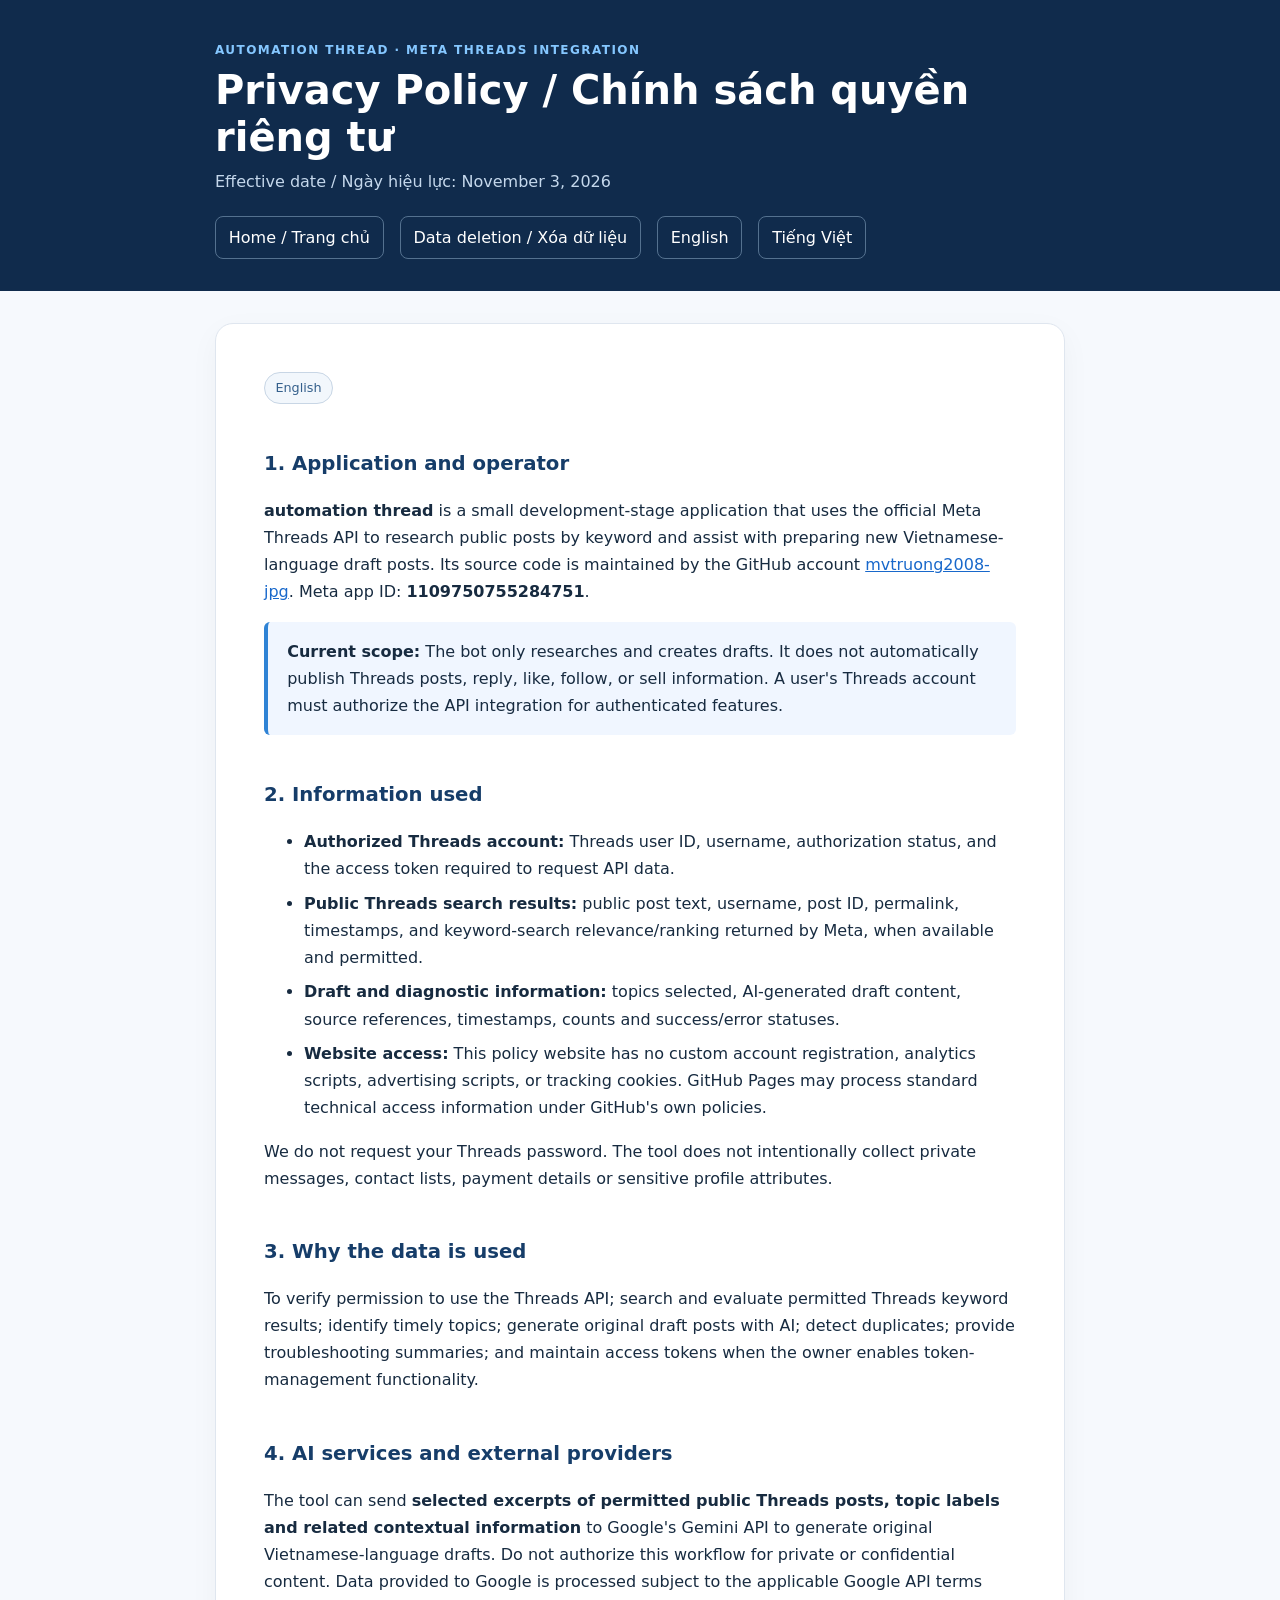
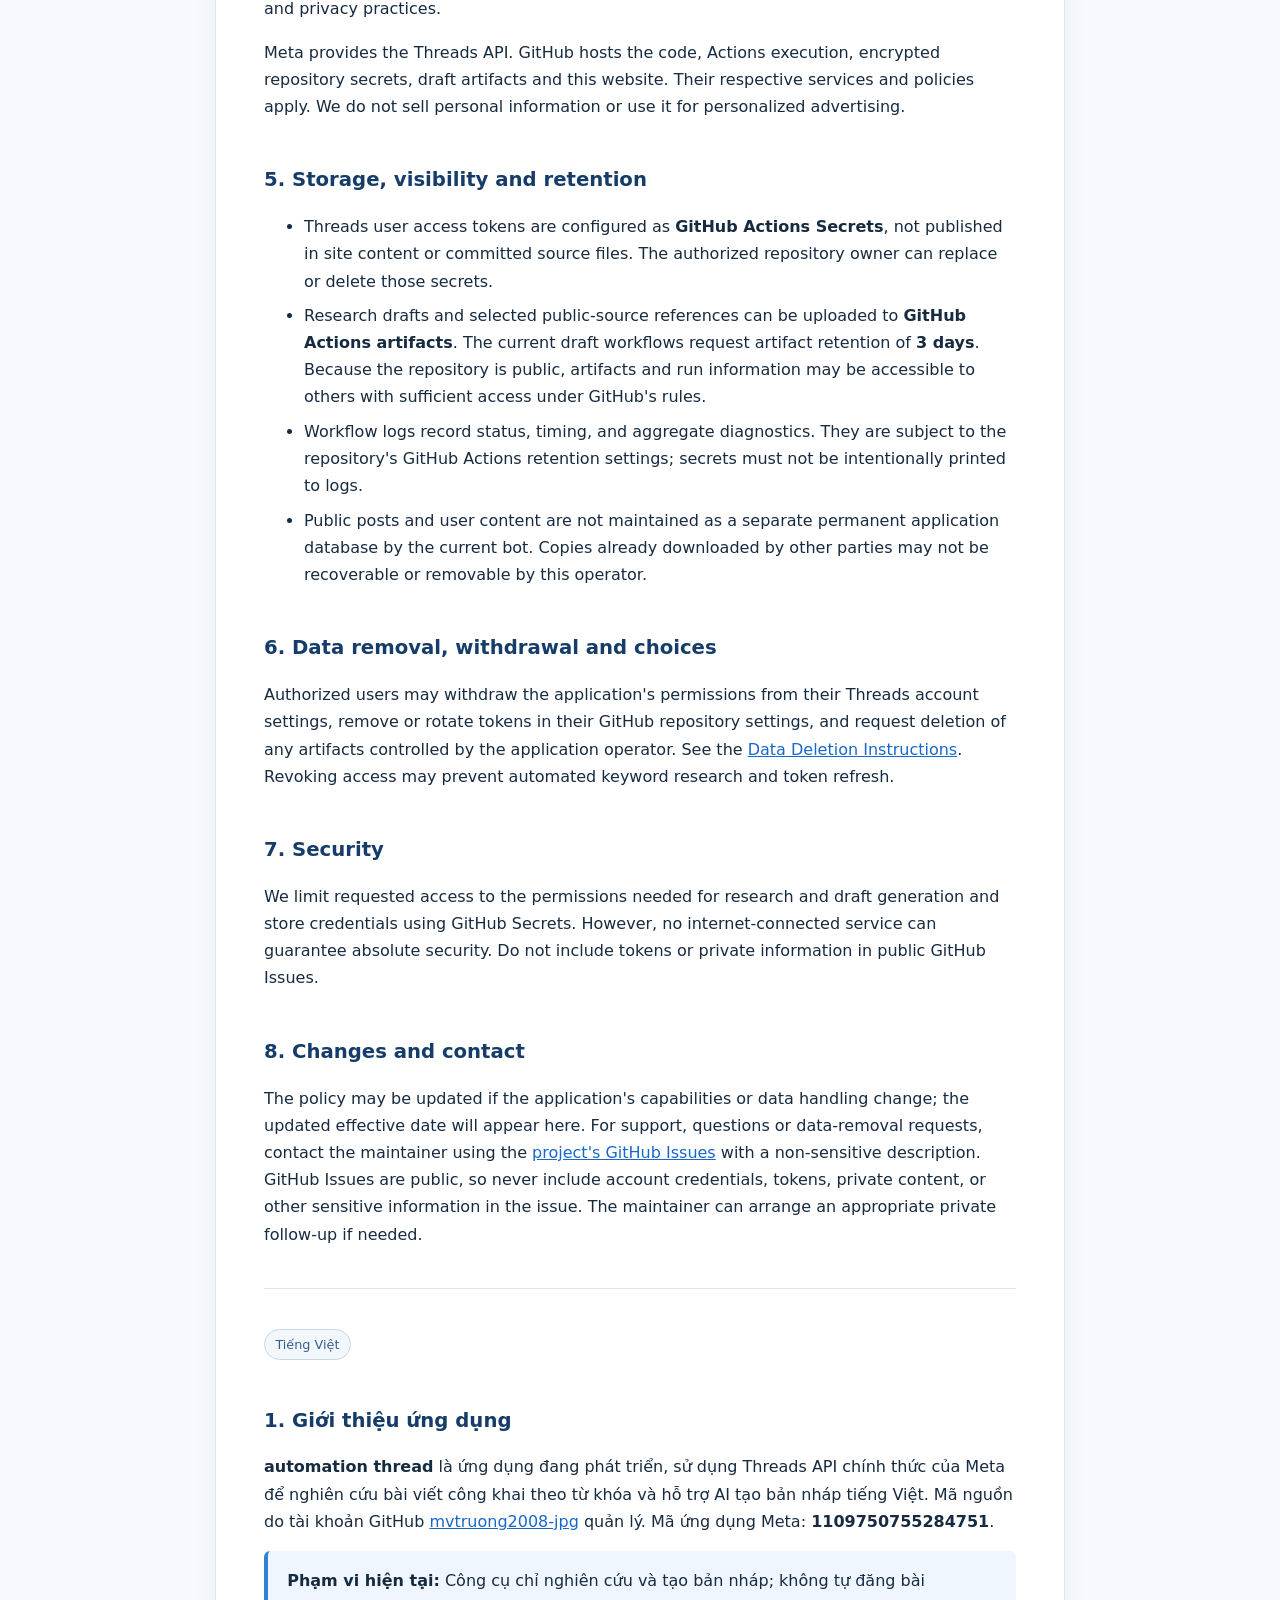
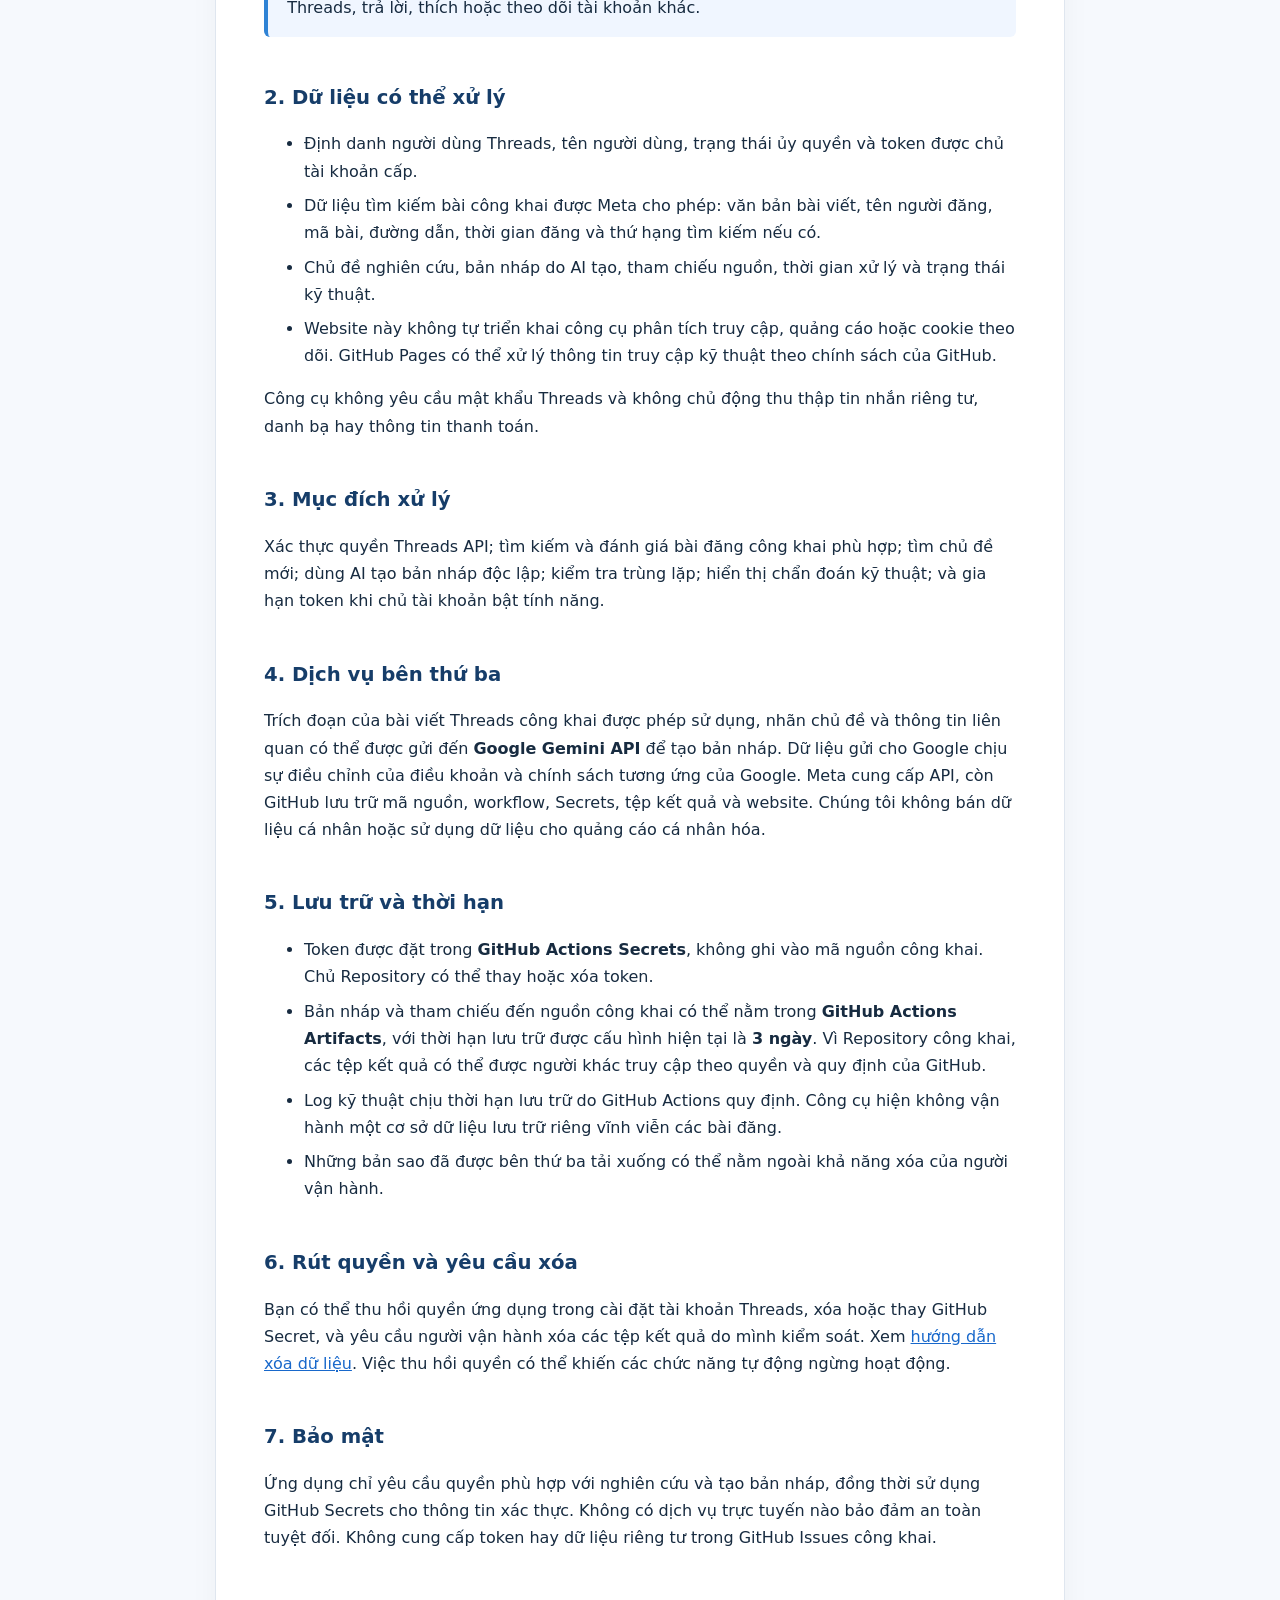
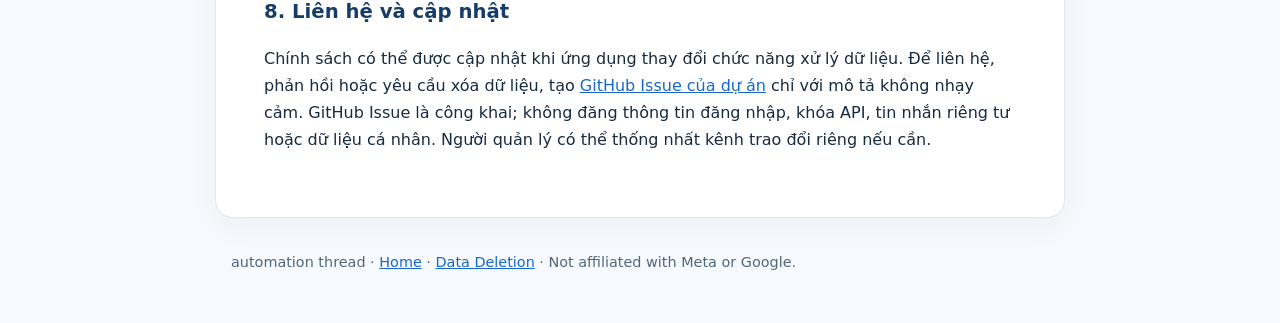
==== docs/privacy-policy/index.html @ 48384952 "Publish bilingual privacy policy for Meta automation thread app review" ====
<!doctype html>
<html lang="en">
<head>
<meta charset="utf-8"><meta name="viewport" content="width=device-width,initial-scale=1">
<meta name="robots" content="index,follow">
<title>Privacy Policy | automation thread</title>
<meta name="description" content="Privacy policy of automation thread, a Threads API research and AI-assisted draft tool.">
<link rel="stylesheet" href="../assets/site.css">
</head>
<body>
<header><div class="container"><div class="eyebrow">automation thread · Meta Threads integration</div>
<h1>Privacy Policy / Chính sách quyền riêng tư</h1>
<p>Effective date / Ngày hiệu lực: November 3, 2026</p>
<nav aria-label="Main navigation"><a href="../">Home / Trang chủ</a><a href="../data-deletion/">Data deletion / Xóa dữ liệu</a><a href="#english">English</a><a href="#tieng-viet">Tiếng Việt</a></nav></div></header>
<main>
<section id="english" lang="en"><span class="lang">English</span>
<h2>1. Application and operator</h2>
<p><strong>automation thread</strong> is a small development-stage application that uses the official Meta Threads API to research public posts by keyword and assist with preparing new Vietnamese-language draft posts. Its source code is maintained by the GitHub account <a href="https://github.com/mvtruong2008-jpg">mvtruong2008-jpg</a>. Meta app ID: <strong>1109750755284751</strong>.</p>
<p class="notice"><strong>Current scope:</strong> The bot only researches and creates drafts. It does not automatically publish Threads posts, reply, like, follow, or sell information. A user's Threads account must authorize the API integration for authenticated features.</p>
<h2>2. Information used</h2>
<ul>
<li><strong>Authorized Threads account:</strong> Threads user ID, username, authorization status, and the access token required to request API data.</li>
<li><strong>Public Threads search results:</strong> public post text, username, post ID, permalink, timestamps, and keyword-search relevance/ranking returned by Meta, when available and permitted.</li>
<li><strong>Draft and diagnostic information:</strong> topics selected, AI-generated draft content, source references, timestamps, counts and success/error statuses.</li>
<li><strong>Website access:</strong> This policy website has no custom account registration, analytics scripts, advertising scripts, or tracking cookies. GitHub Pages may process standard technical access information under GitHub's own policies.</li>
</ul>
<p>We do not request your Threads password. The tool does not intentionally collect private messages, contact lists, payment details or sensitive profile attributes.</p>
<h2>3. Why the data is used</h2>
<p>To verify permission to use the Threads API; search and evaluate permitted Threads keyword results; identify timely topics; generate original draft posts with AI; detect duplicates; provide troubleshooting summaries; and maintain access tokens when the owner enables token-management functionality.</p>
<h2>4. AI services and external providers</h2>
<p>The tool can send <strong>selected excerpts of permitted public Threads posts, topic labels and related contextual information</strong> to Google's Gemini API to generate original Vietnamese-language drafts. Do not authorize this workflow for private or confidential content. Data provided to Google is processed subject to the applicable Google API terms and privacy practices.</p>
<p>Meta provides the Threads API. GitHub hosts the code, Actions execution, encrypted repository secrets, draft artifacts and this website. Their respective services and policies apply. We do not sell personal information or use it for personalized advertising.</p>
<h2>5. Storage, visibility and retention</h2>
<ul>
<li>Threads user access tokens are configured as <strong>GitHub Actions Secrets</strong>, not published in site content or committed source files. The authorized repository owner can replace or delete those secrets.</li>
<li>Research drafts and selected public-source references can be uploaded to <strong>GitHub Actions artifacts</strong>. The current draft workflows request artifact retention of <strong>3 days</strong>. Because the repository is public, artifacts and run information may be accessible to others with sufficient access under GitHub's rules.</li>
<li>Workflow logs record status, timing, and aggregate diagnostics. They are subject to the repository's GitHub Actions retention settings; secrets must not be intentionally printed to logs.</li>
<li>Public posts and user content are not maintained as a separate permanent application database by the current bot. Copies already downloaded by other parties may not be recoverable or removable by this operator.</li>
</ul>
<h2>6. Data removal, withdrawal and choices</h2>
<p>Authorized users may withdraw the application's permissions from their Threads account settings, remove or rotate tokens in their GitHub repository settings, and request deletion of any artifacts controlled by the application operator. See the <a href="../data-deletion/">Data Deletion Instructions</a>. Revoking access may prevent automated keyword research and token refresh.</p>
<h2>7. Security</h2>
<p>We limit requested access to the permissions needed for research and draft generation and store credentials using GitHub Secrets. However, no internet-connected service can guarantee absolute security. Do not include tokens or private information in public GitHub Issues.</p>
<h2>8. Changes and contact</h2>
<p>The policy may be updated if the application's capabilities or data handling change; the updated effective date will appear here. For support, questions or data-removal requests, contact the maintainer using the <a href="https://github.com/mvtruong2008-jpg/binance-square-ai-bot/issues">project's GitHub Issues</a> with a non-sensitive description. GitHub Issues are public, so never include account credentials, tokens, private content, or other sensitive information in the issue. The maintainer can arrange an appropriate private follow-up if needed.</p>
</section>
<hr>
<section id="tieng-viet" lang="vi"><span class="lang">Tiếng Việt</span>
<h2>1. Giới thiệu ứng dụng</h2>
<p><strong>automation thread</strong> là ứng dụng đang phát triển, sử dụng Threads API chính thức của Meta để nghiên cứu bài viết công khai theo từ khóa và hỗ trợ AI tạo bản nháp tiếng Việt. Mã nguồn do tài khoản GitHub <a href="https://github.com/mvtruong2008-jpg">mvtruong2008-jpg</a> quản lý. Mã ứng dụng Meta: <strong>1109750755284751</strong>.</p>
<p class="notice"><strong>Phạm vi hiện tại:</strong> Công cụ chỉ nghiên cứu và tạo bản nháp; không tự đăng bài Threads, trả lời, thích hoặc theo dõi tài khoản khác.</p>
<h2>2. Dữ liệu có thể xử lý</h2>
<ul>
<li>Định danh người dùng Threads, tên người dùng, trạng thái ủy quyền và token được chủ tài khoản cấp.</li>
<li>Dữ liệu tìm kiếm bài công khai được Meta cho phép: văn bản bài viết, tên người đăng, mã bài, đường dẫn, thời gian đăng và thứ hạng tìm kiếm nếu có.</li>
<li>Chủ đề nghiên cứu, bản nháp do AI tạo, tham chiếu nguồn, thời gian xử lý và trạng thái kỹ thuật.</li>
<li>Website này không tự triển khai công cụ phân tích truy cập, quảng cáo hoặc cookie theo dõi. GitHub Pages có thể xử lý thông tin truy cập kỹ thuật theo chính sách của GitHub.</li>
</ul>
<p>Công cụ không yêu cầu mật khẩu Threads và không chủ động thu thập tin nhắn riêng tư, danh bạ hay thông tin thanh toán.</p>
<h2>3. Mục đích xử lý</h2>
<p>Xác thực quyền Threads API; tìm kiếm và đánh giá bài đăng công khai phù hợp; tìm chủ đề mới; dùng AI tạo bản nháp độc lập; kiểm tra trùng lặp; hiển thị chẩn đoán kỹ thuật; và gia hạn token khi chủ tài khoản bật tính năng.</p>
<h2>4. Dịch vụ bên thứ ba</h2>
<p>Trích đoạn của bài viết Threads công khai được phép sử dụng, nhãn chủ đề và thông tin liên quan có thể được gửi đến <strong>Google Gemini API</strong> để tạo bản nháp. Dữ liệu gửi cho Google chịu sự điều chỉnh của điều khoản và chính sách tương ứng của Google. Meta cung cấp API, còn GitHub lưu trữ mã nguồn, workflow, Secrets, tệp kết quả và website. Chúng tôi không bán dữ liệu cá nhân hoặc sử dụng dữ liệu cho quảng cáo cá nhân hóa.</p>
<h2>5. Lưu trữ và thời hạn</h2>
<ul>
<li>Token được đặt trong <strong>GitHub Actions Secrets</strong>, không ghi vào mã nguồn công khai. Chủ Repository có thể thay hoặc xóa token.</li>
<li>Bản nháp và tham chiếu đến nguồn công khai có thể nằm trong <strong>GitHub Actions Artifacts</strong>, với thời hạn lưu trữ được cấu hình hiện tại là <strong>3 ngày</strong>. Vì Repository công khai, các tệp kết quả có thể được người khác truy cập theo quyền và quy định của GitHub.</li>
<li>Log kỹ thuật chịu thời hạn lưu trữ do GitHub Actions quy định. Công cụ hiện không vận hành một cơ sở dữ liệu lưu trữ riêng vĩnh viễn các bài đăng.</li>
<li>Những bản sao đã được bên thứ ba tải xuống có thể nằm ngoài khả năng xóa của người vận hành.</li>
</ul>
<h2>6. Rút quyền và yêu cầu xóa</h2>
<p>Bạn có thể thu hồi quyền ứng dụng trong cài đặt tài khoản Threads, xóa hoặc thay GitHub Secret, và yêu cầu người vận hành xóa các tệp kết quả do mình kiểm soát. Xem <a href="../data-deletion/">hướng dẫn xóa dữ liệu</a>. Việc thu hồi quyền có thể khiến các chức năng tự động ngừng hoạt động.</p>
<h2>7. Bảo mật</h2>
<p>Ứng dụng chỉ yêu cầu quyền phù hợp với nghiên cứu và tạo bản nháp, đồng thời sử dụng GitHub Secrets cho thông tin xác thực. Không có dịch vụ trực tuyến nào bảo đảm an toàn tuyệt đối. Không cung cấp token hay dữ liệu riêng tư trong GitHub Issues công khai.</p>
<h2>8. Liên hệ và cập nhật</h2>
<p>Chính sách có thể được cập nhật khi ứng dụng thay đổi chức năng xử lý dữ liệu. Để liên hệ, phản hồi hoặc yêu cầu xóa dữ liệu, tạo <a href="https://github.com/mvtruong2008-jpg/binance-square-ai-bot/issues">GitHub Issue của dự án</a> chỉ với mô tả không nhạy cảm. GitHub Issue là công khai; không đăng thông tin đăng nhập, khóa API, tin nhắn riêng tư hoặc dữ liệu cá nhân. Người quản lý có thể thống nhất kênh trao đổi riêng nếu cần.</p>
</section>
</main>
<footer>automation thread · <a href="../">Home</a> · <a href="../data-deletion/">Data Deletion</a> · Not affiliated with Meta or Google.</footer>
</body></html>
---- docs/assets/site.css ----
:root {color-scheme:light;--ink:#172b40;--muted:#526779;--blue:#1868cb;--border:#dfe6ef;--bg:#f6f9fd;}
* {box-sizing:border-box;} html{scroll-behavior:smooth;} body{font-family:system-ui,-apple-system,"Segoe UI",Arial,sans-serif;background:var(--bg);color:var(--ink);line-height:1.7;margin:0;}
header{background:#102b4c;color:white;padding:2.5rem 1.3rem 2rem;} header .container{max-width:850px;margin:auto;} header h1{font-size:clamp(1.7rem,5vw,2.5rem);line-height:1.18;margin:.4rem 0;} header p{color:#c5d8ec;margin:.4rem 0;} .eyebrow{letter-spacing:.12em;font-size:.75rem;text-transform:uppercase;font-weight:700;color:#85c7ff;}
main{background:white;max-width:850px;margin:2rem auto;padding:clamp(1.2rem,4vw,3rem);border:1px solid var(--border);border-radius:18px;box-shadow:0 9px 30px rgba(8,28,55,.04);}
h2{font-size:1.23rem;color:#163d69;margin-top:2.5rem;padding-top:.2rem;}h3{font-size:1.05rem;color:#274e78;margin-top:1.5rem;} a{color:var(--blue);}a:hover{text-decoration:none;} p,li{font-size:1rem;}li{margin:.45rem 0;}nav{display:flex;gap:1rem;flex-wrap:wrap;margin-top:1.3rem;} nav a{color:white;text-decoration:none;border:1px solid #54718f;border-radius:8px;padding:.45rem .8rem;}nav a:hover{background:#284b71;}
.notice{background:#f0f6ff;padding:1rem 1.2rem;border-left:4px solid #2f83d5;border-radius:6px;} .muted{color:var(--muted);} .lang{font-size:.8rem;display:inline-block;padding:.25rem .65rem;border:1px solid #c8d6e5;border-radius:20px;color:#35608c;background:#f2f7fc;}
hr{border:0;border-top:1px solid var(--border);margin:2.5rem 0;}footer{max-width:850px;margin:1rem auto 3rem;color:var(--muted);padding:0 1rem;font-size:.9rem;}
@media (max-width:850px){main{margin:1rem .6rem;border-radius:12px;}header{padding:1.6rem 1.2rem;}}
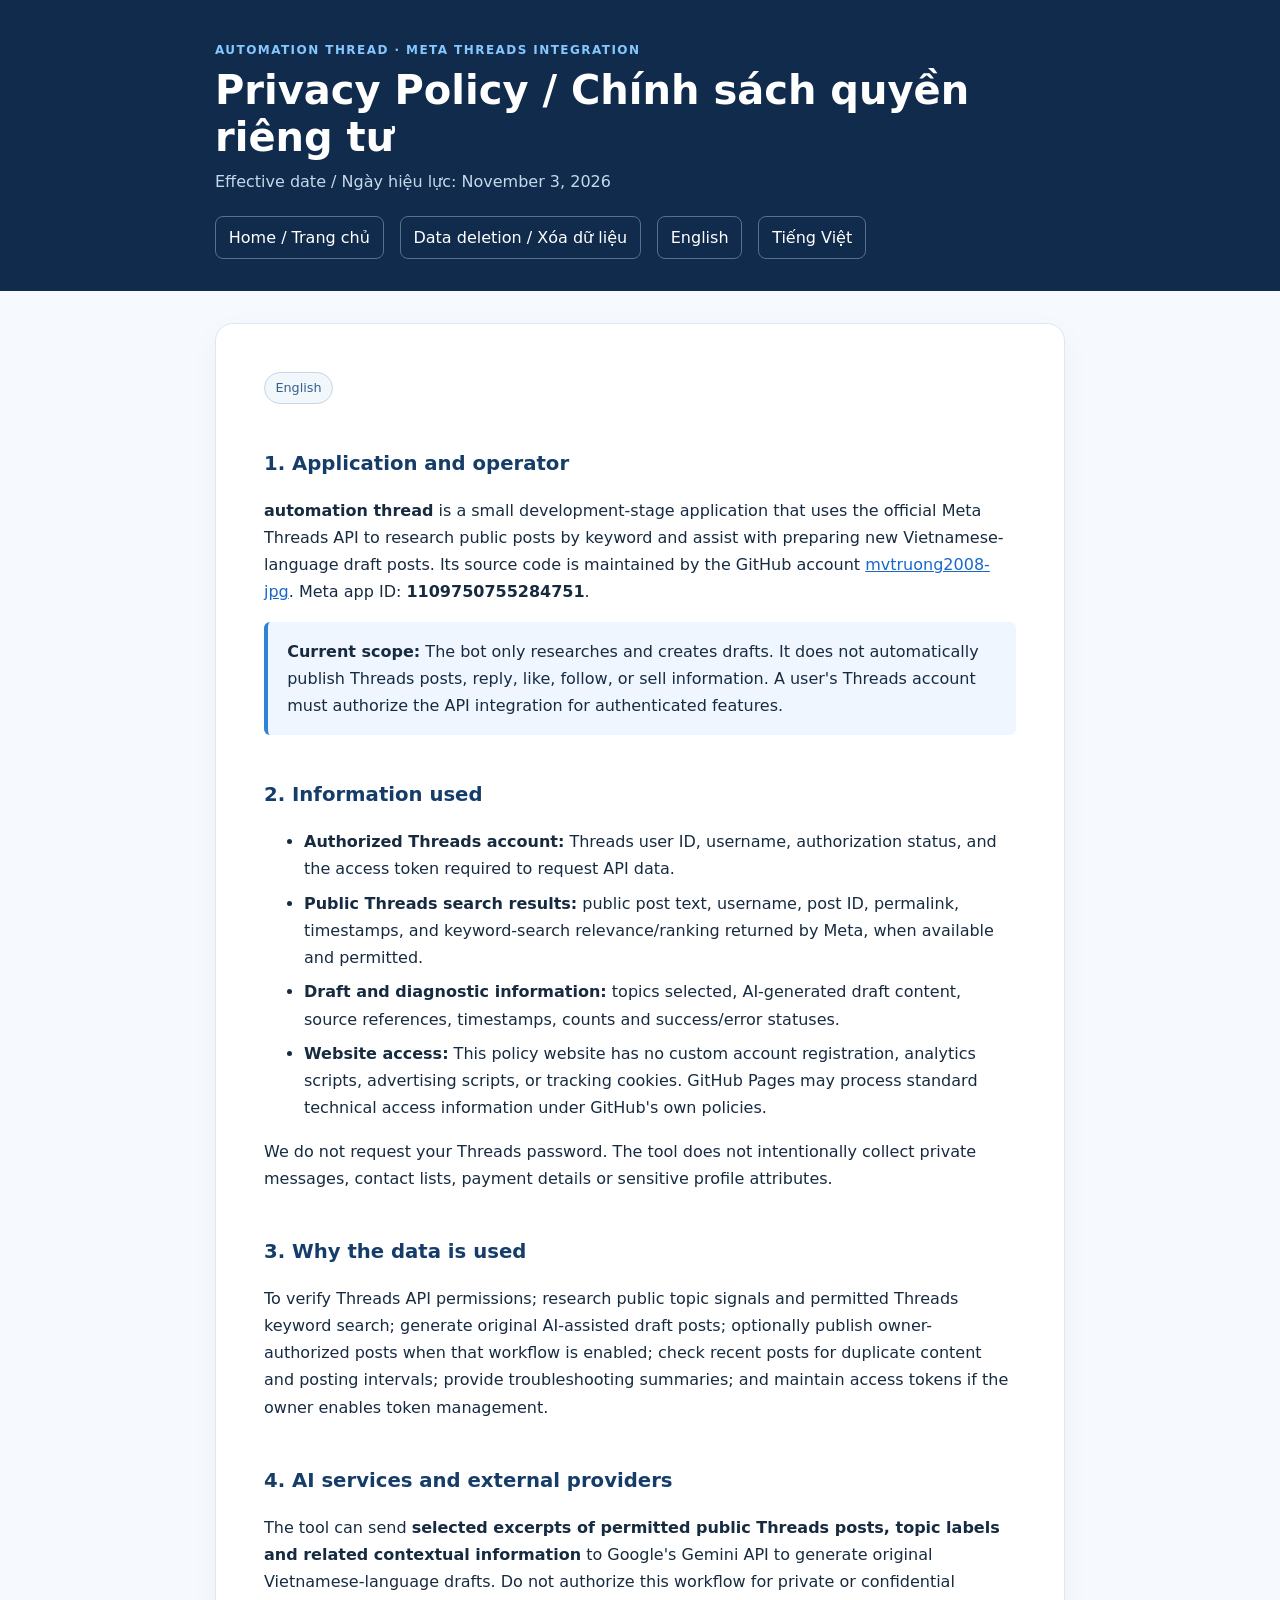
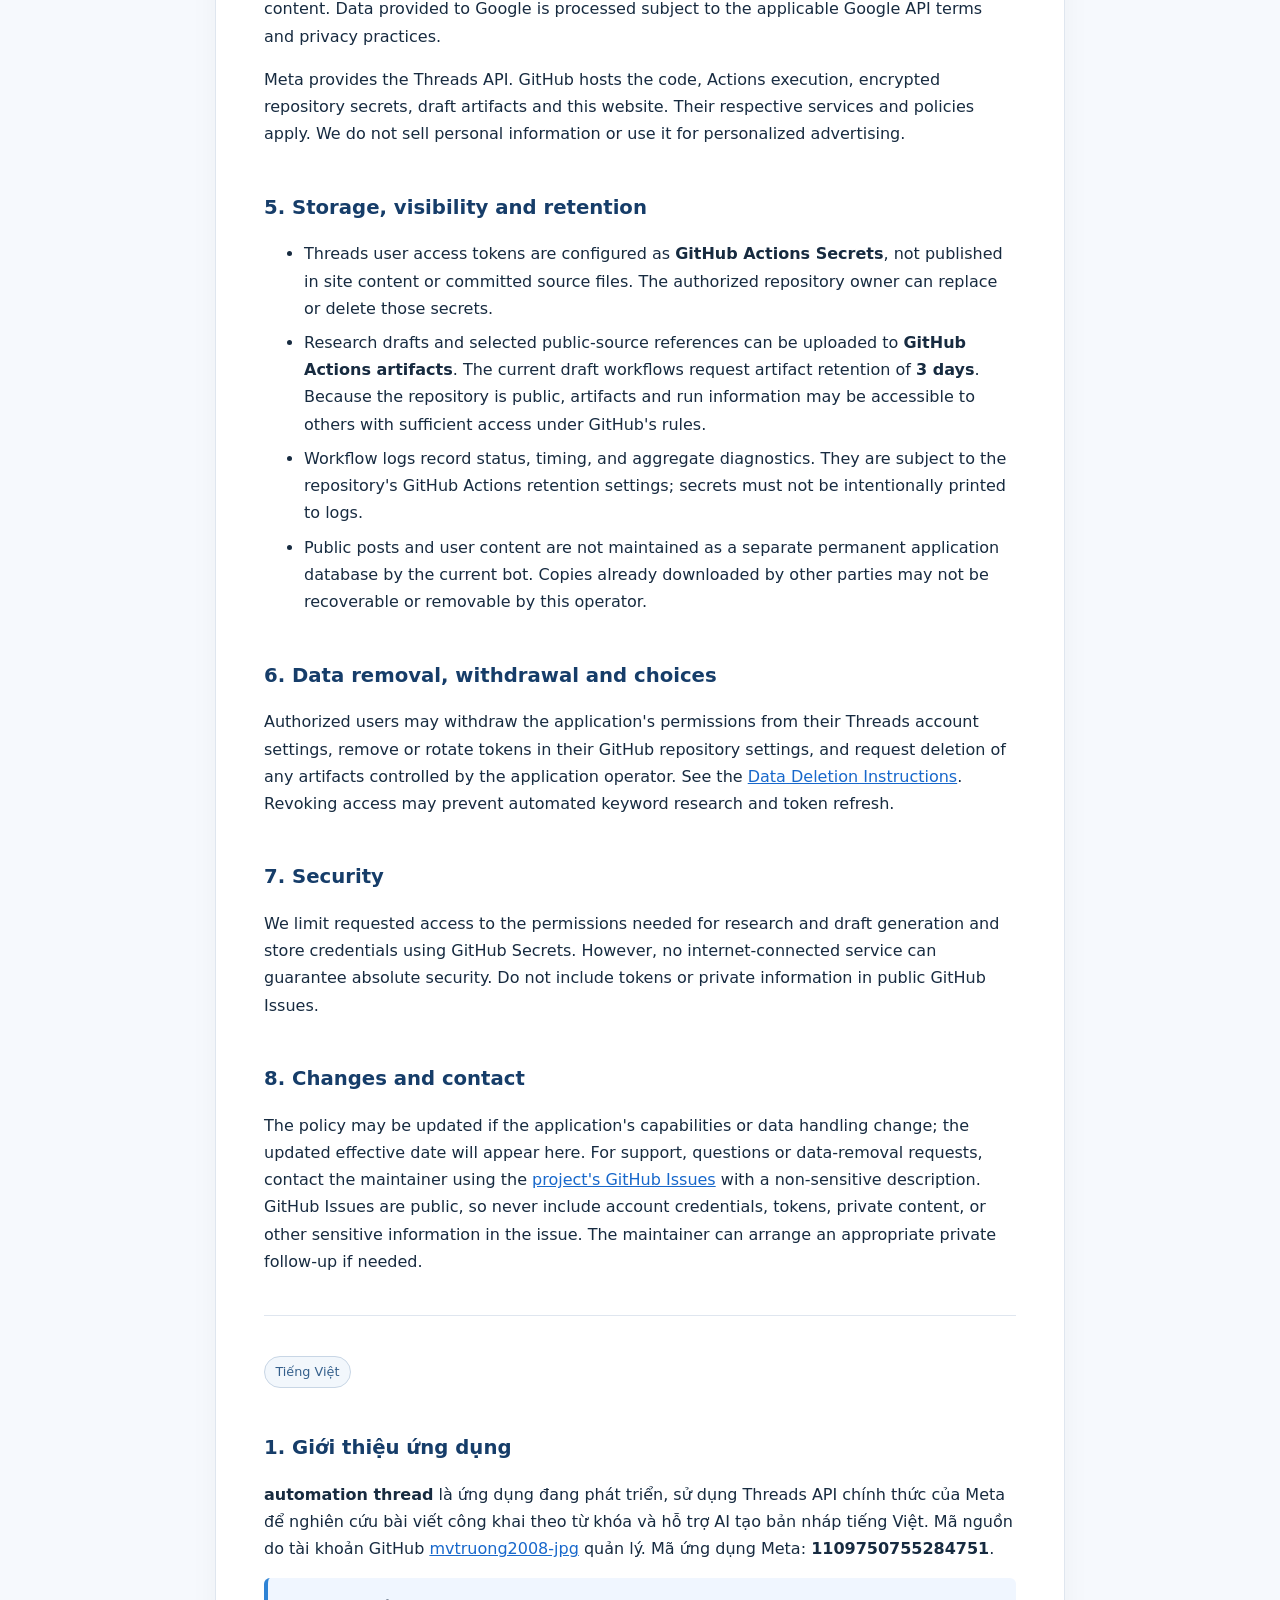
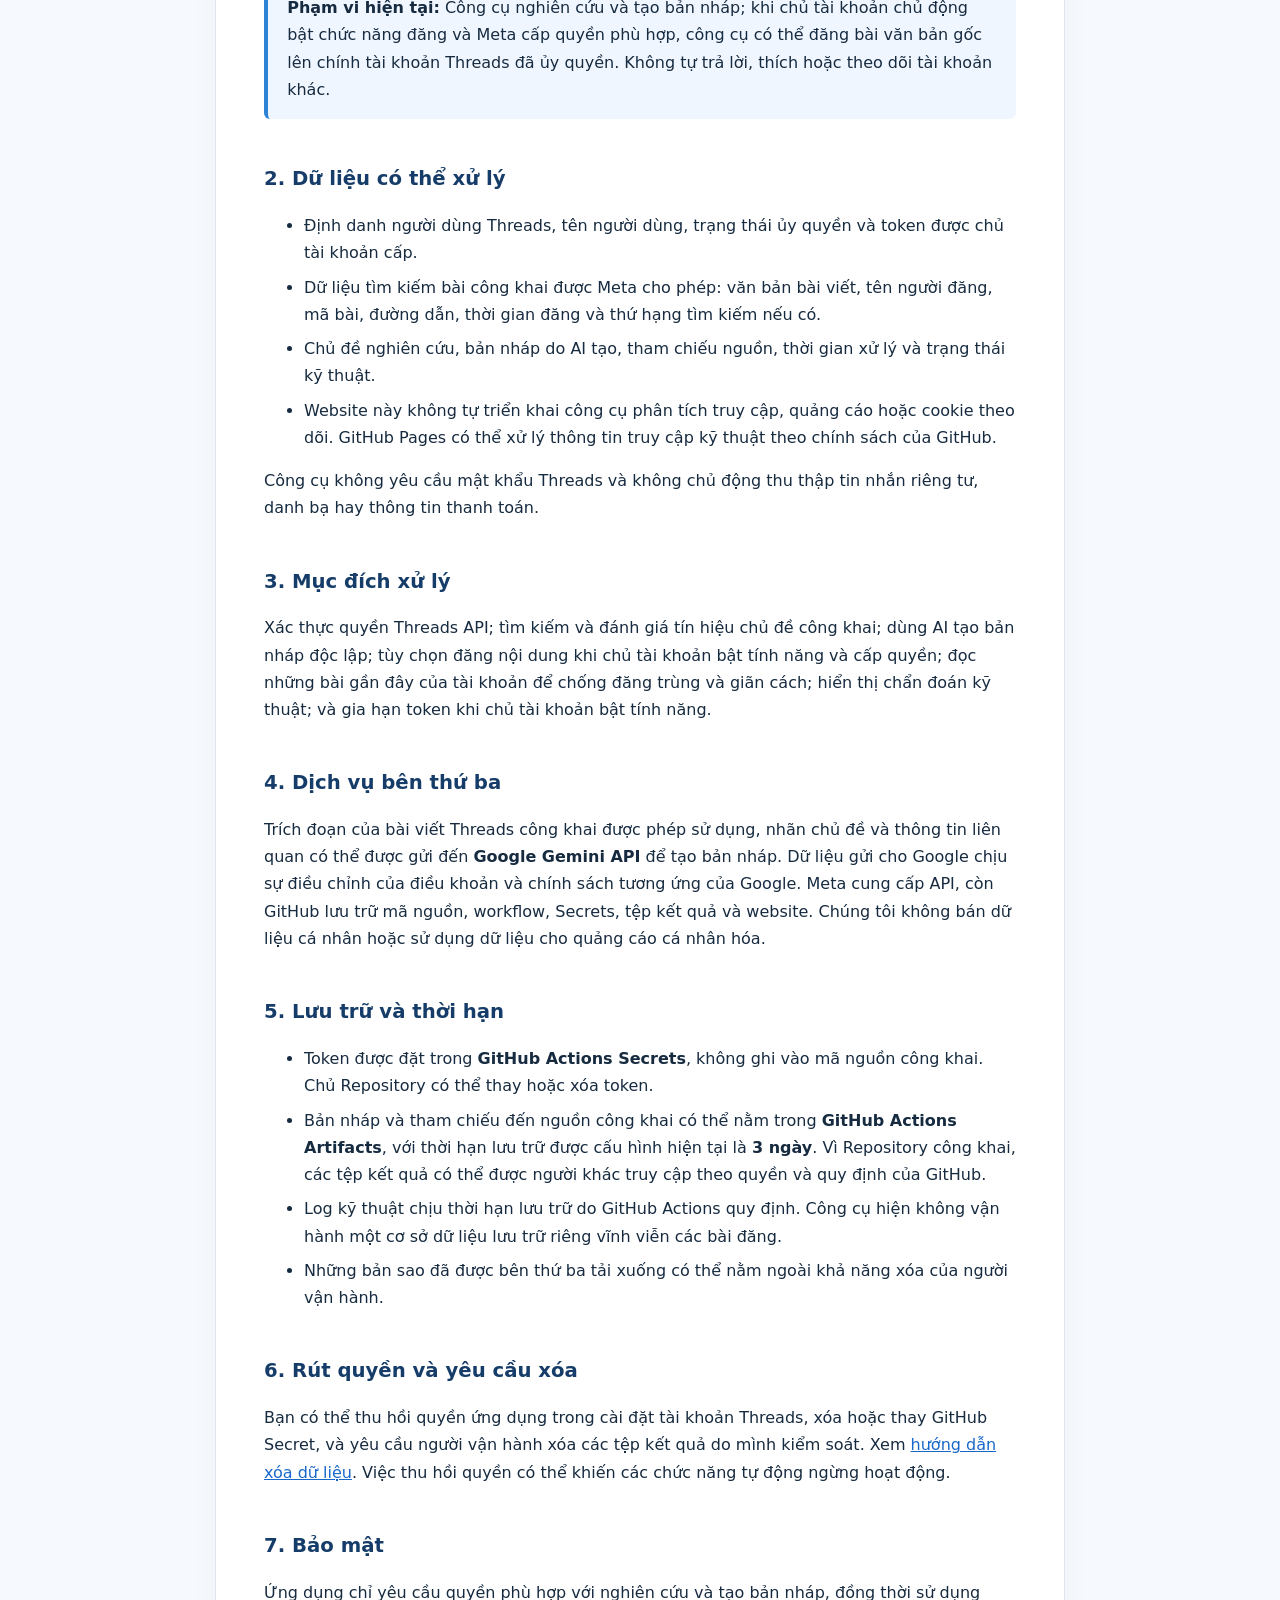
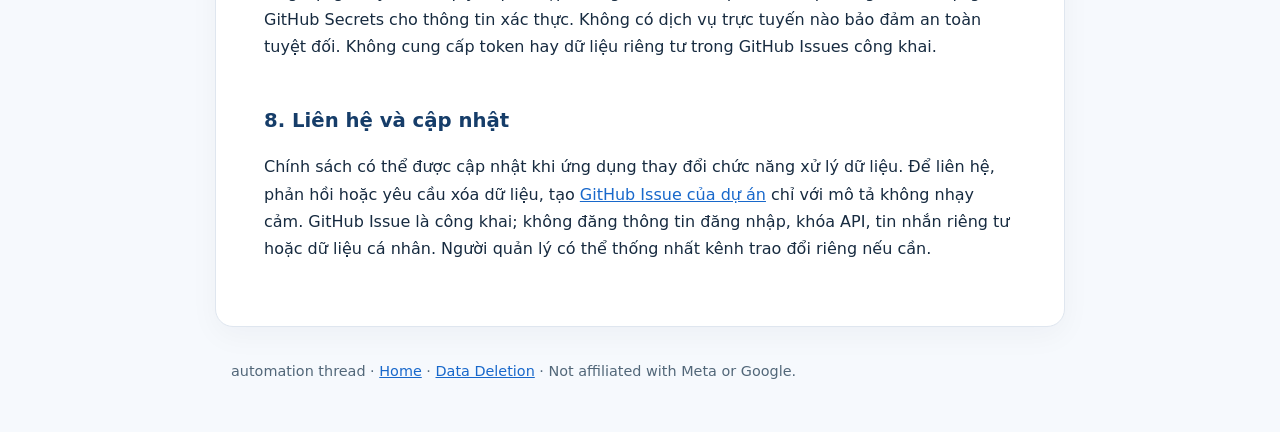
==== commit b5cda9fa: "Disclose optional owner-authorized Threads publishing and recent-post duplicate checks in privacy po" ====
--- a/docs/privacy-policy/index.html
+++ b/docs/privacy-policy/index.html
@@ -26,7 +26,7 @@
 </ul>
 <p>We do not request your Threads password. The tool does not intentionally collect private messages, contact lists, payment details or sensitive profile attributes.</p>
 <h2>3. Why the data is used</h2>
-<p>To verify permission to use the Threads API; search and evaluate permitted Threads keyword results; identify timely topics; generate original draft posts with AI; detect duplicates; provide troubleshooting summaries; and maintain access tokens when the owner enables token-management functionality.</p>
+<p>To verify Threads API permissions; research public topic signals and permitted Threads keyword search; generate original AI-assisted draft posts; optionally publish owner-authorized posts when that workflow is enabled; check recent posts for duplicate content and posting intervals; provide troubleshooting summaries; and maintain access tokens if the owner enables token management.</p>
 <h2>4. AI services and external providers</h2>
 <p>The tool can send <strong>selected excerpts of permitted public Threads posts, topic labels and related contextual information</strong> to Google's Gemini API to generate original Vietnamese-language drafts. Do not authorize this workflow for private or confidential content. Data provided to Google is processed subject to the applicable Google API terms and privacy practices.</p>
 <p>Meta provides the Threads API. GitHub hosts the code, Actions execution, encrypted repository secrets, draft artifacts and this website. Their respective services and policies apply. We do not sell personal information or use it for personalized advertising.</p>
@@ -48,7 +48,7 @@
 <section id="tieng-viet" lang="vi"><span class="lang">Tiếng Việt</span>
 <h2>1. Giới thiệu ứng dụng</h2>
 <p><strong>automation thread</strong> là ứng dụng đang phát triển, sử dụng Threads API chính thức của Meta để nghiên cứu bài viết công khai theo từ khóa và hỗ trợ AI tạo bản nháp tiếng Việt. Mã nguồn do tài khoản GitHub <a href="https://github.com/mvtruong2008-jpg">mvtruong2008-jpg</a> quản lý. Mã ứng dụng Meta: <strong>1109750755284751</strong>.</p>
-<p class="notice"><strong>Phạm vi hiện tại:</strong> Công cụ chỉ nghiên cứu và tạo bản nháp; không tự đăng bài Threads, trả lời, thích hoặc theo dõi tài khoản khác.</p>
+<p class="notice"><strong>Phạm vi hiện tại:</strong> Công cụ nghiên cứu và tạo bản nháp; khi chủ tài khoản chủ động bật chức năng đăng và Meta cấp quyền phù hợp, công cụ có thể đăng bài văn bản gốc lên chính tài khoản Threads đã ủy quyền. Không tự trả lời, thích hoặc theo dõi tài khoản khác.</p>
 <h2>2. Dữ liệu có thể xử lý</h2>
 <ul>
 <li>Định danh người dùng Threads, tên người dùng, trạng thái ủy quyền và token được chủ tài khoản cấp.</li>
@@ -58,7 +58,7 @@
 </ul>
 <p>Công cụ không yêu cầu mật khẩu Threads và không chủ động thu thập tin nhắn riêng tư, danh bạ hay thông tin thanh toán.</p>
 <h2>3. Mục đích xử lý</h2>
-<p>Xác thực quyền Threads API; tìm kiếm và đánh giá bài đăng công khai phù hợp; tìm chủ đề mới; dùng AI tạo bản nháp độc lập; kiểm tra trùng lặp; hiển thị chẩn đoán kỹ thuật; và gia hạn token khi chủ tài khoản bật tính năng.</p>
+<p>Xác thực quyền Threads API; tìm kiếm và đánh giá tín hiệu chủ đề công khai; dùng AI tạo bản nháp độc lập; tùy chọn đăng nội dung khi chủ tài khoản bật tính năng và cấp quyền; đọc những bài gần đây của tài khoản để chống đăng trùng và giãn cách; hiển thị chẩn đoán kỹ thuật; và gia hạn token khi chủ tài khoản bật tính năng.</p>
 <h2>4. Dịch vụ bên thứ ba</h2>
 <p>Trích đoạn của bài viết Threads công khai được phép sử dụng, nhãn chủ đề và thông tin liên quan có thể được gửi đến <strong>Google Gemini API</strong> để tạo bản nháp. Dữ liệu gửi cho Google chịu sự điều chỉnh của điều khoản và chính sách tương ứng của Google. Meta cung cấp API, còn GitHub lưu trữ mã nguồn, workflow, Secrets, tệp kết quả và website. Chúng tôi không bán dữ liệu cá nhân hoặc sử dụng dữ liệu cho quảng cáo cá nhân hóa.</p>
 <h2>5. Lưu trữ và thời hạn</h2>
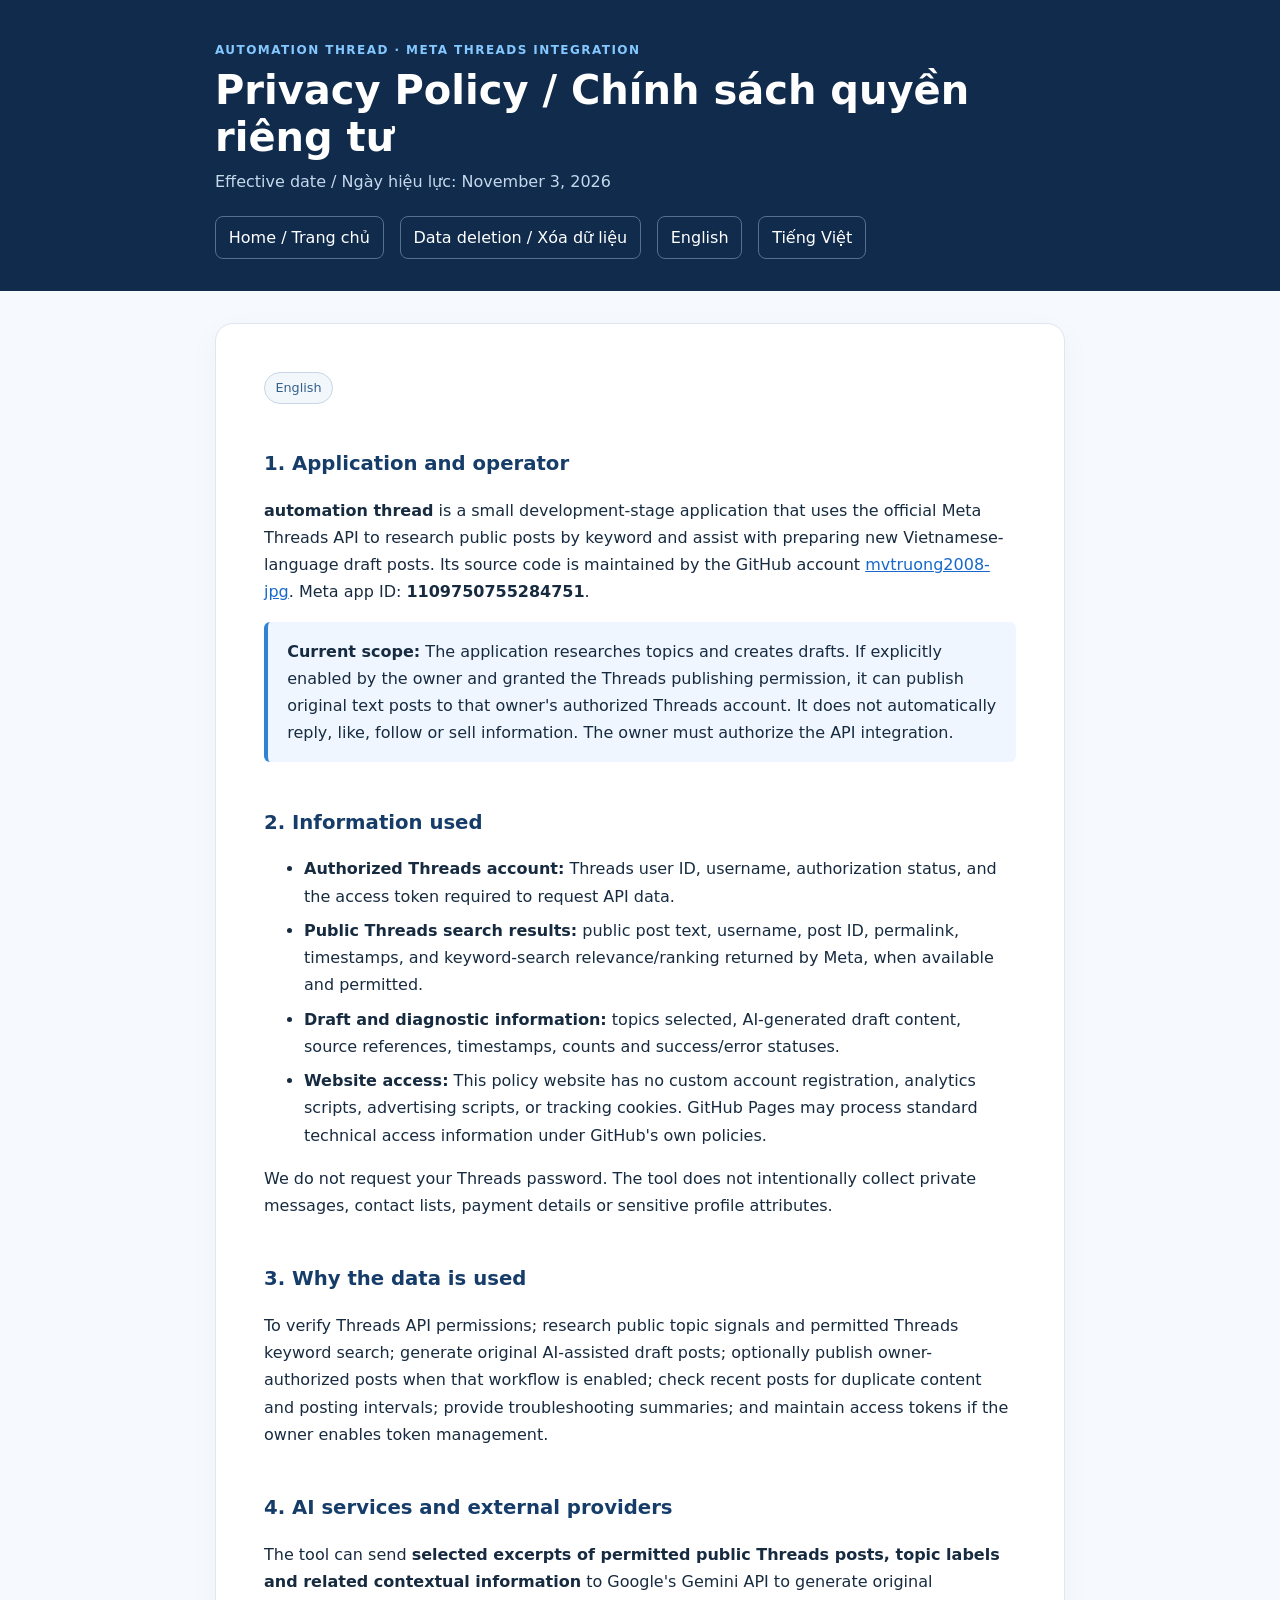
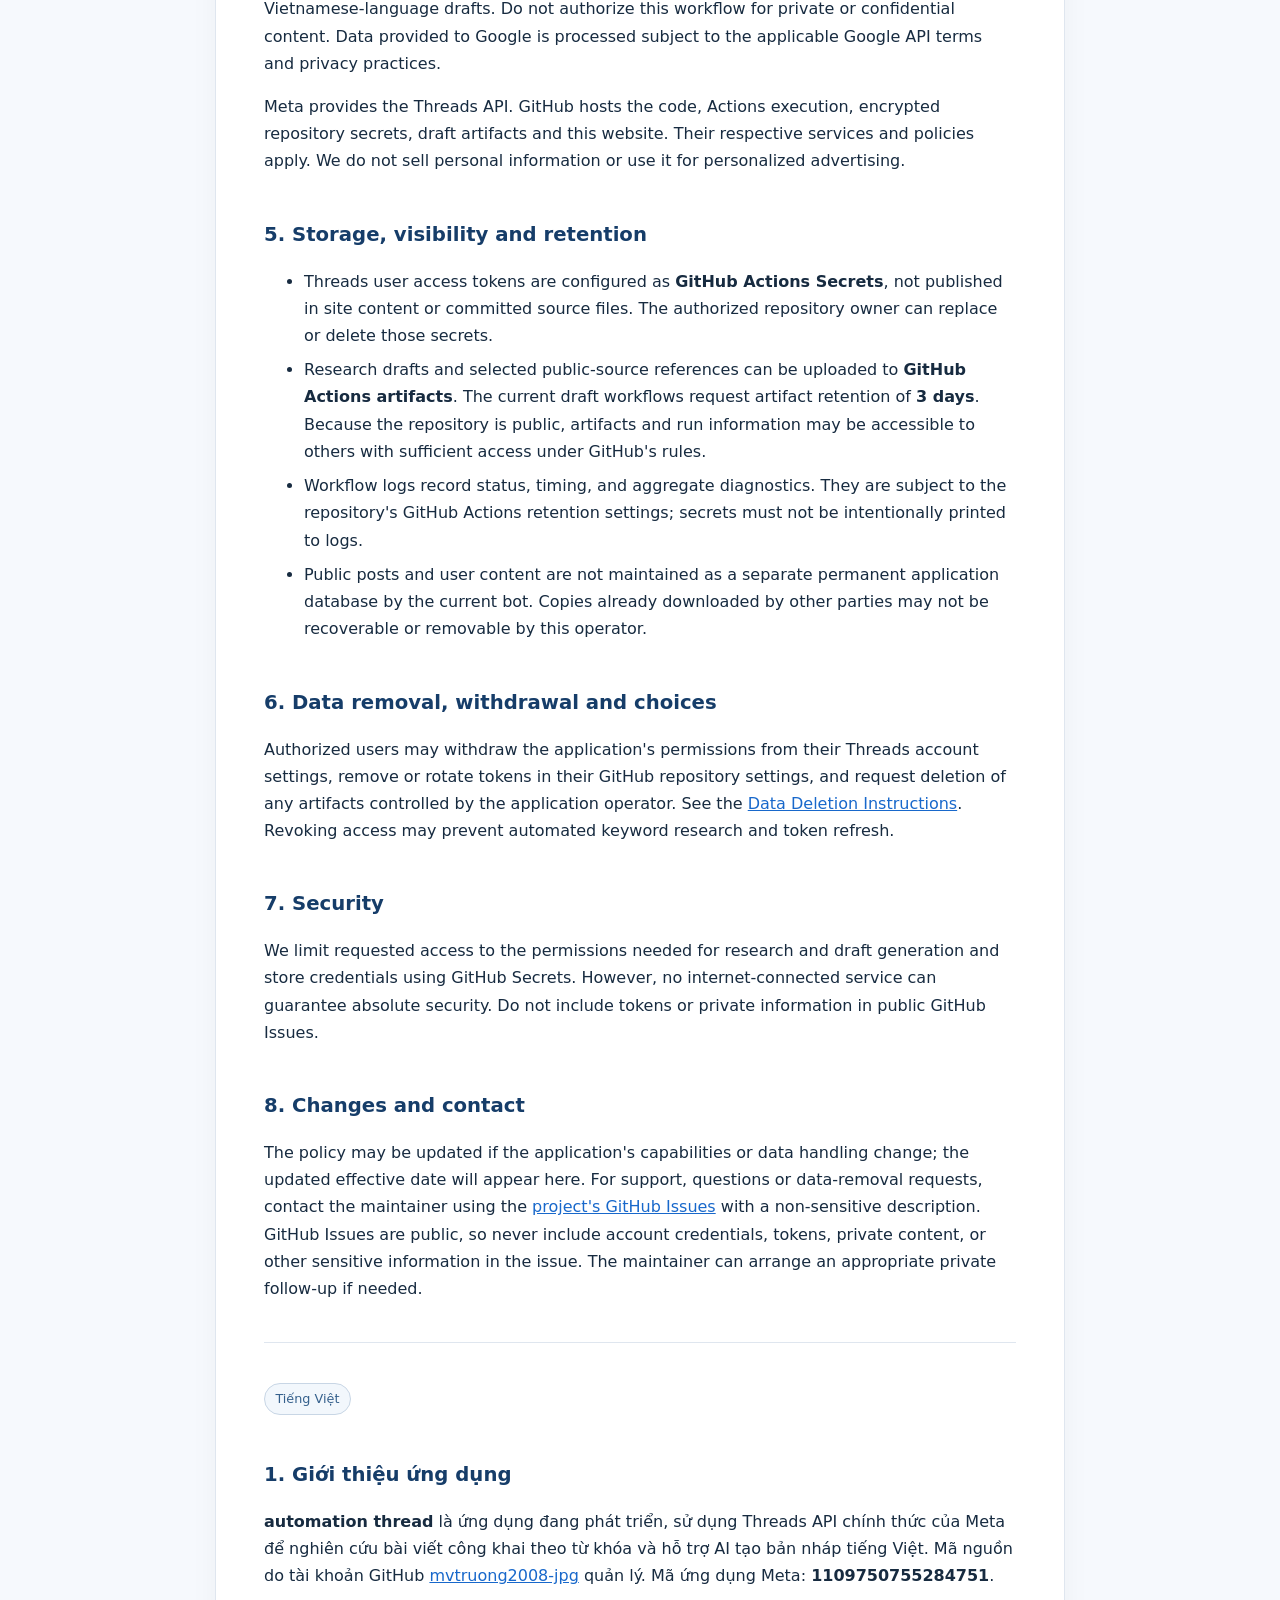
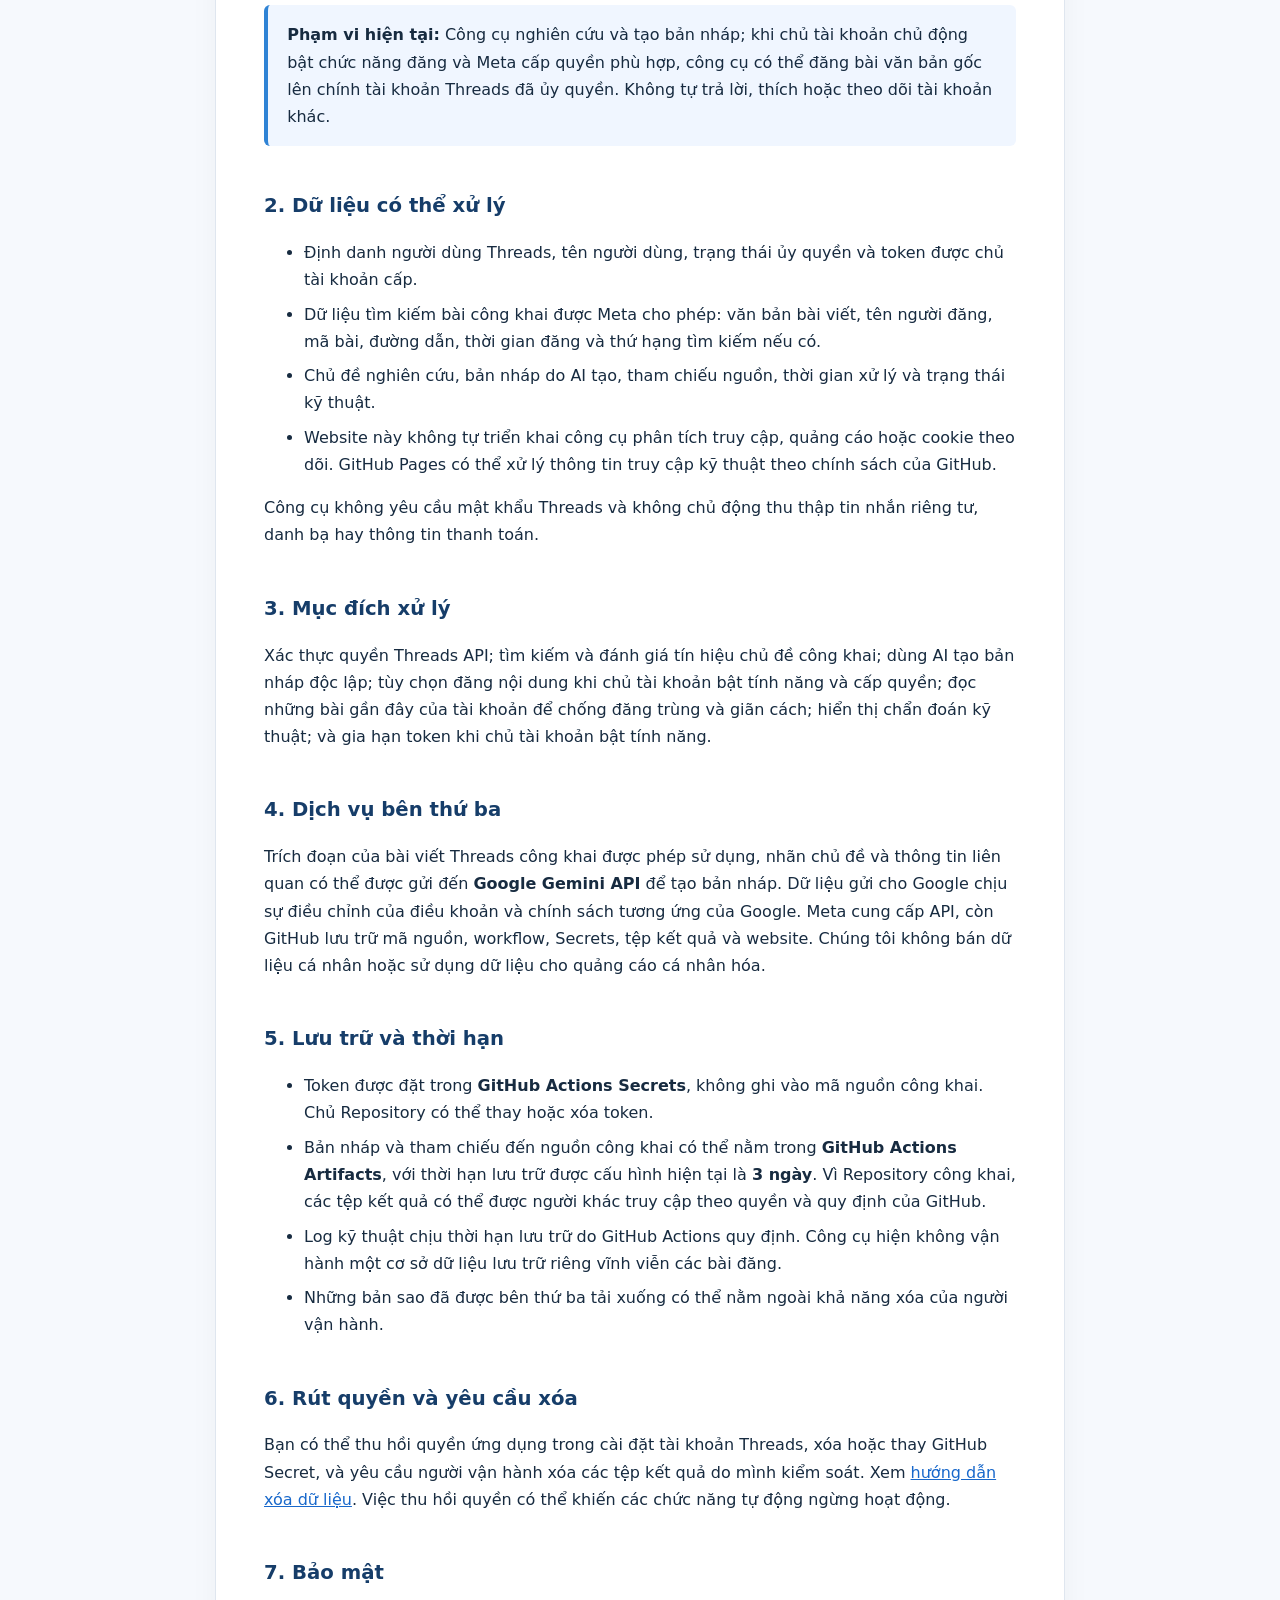
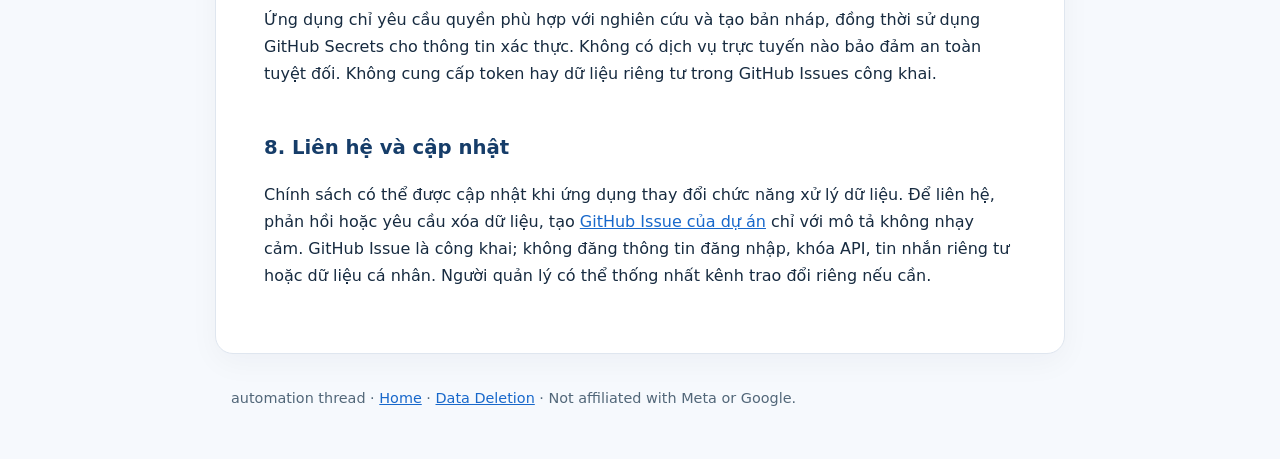
==== commit c88b5cd5: "Clarify owner-authorized text post publishing in English privacy policy" ====
--- a/docs/privacy-policy/index.html
+++ b/docs/privacy-policy/index.html
@@ -16,7 +16,7 @@
 <section id="english" lang="en"><span class="lang">English</span>
 <h2>1. Application and operator</h2>
 <p><strong>automation thread</strong> is a small development-stage application that uses the official Meta Threads API to research public posts by keyword and assist with preparing new Vietnamese-language draft posts. Its source code is maintained by the GitHub account <a href="https://github.com/mvtruong2008-jpg">mvtruong2008-jpg</a>. Meta app ID: <strong>1109750755284751</strong>.</p>
-<p class="notice"><strong>Current scope:</strong> The bot only researches and creates drafts. It does not automatically publish Threads posts, reply, like, follow, or sell information. A user's Threads account must authorize the API integration for authenticated features.</p>
+<p class="notice"><strong>Current scope:</strong> The application researches topics and creates drafts. If explicitly enabled by the owner and granted the Threads publishing permission, it can publish original text posts to that owner's authorized Threads account. It does not automatically reply, like, follow or sell information. The owner must authorize the API integration.</p>
 <h2>2. Information used</h2>
 <ul>
 <li><strong>Authorized Threads account:</strong> Threads user ID, username, authorization status, and the access token required to request API data.</li>
